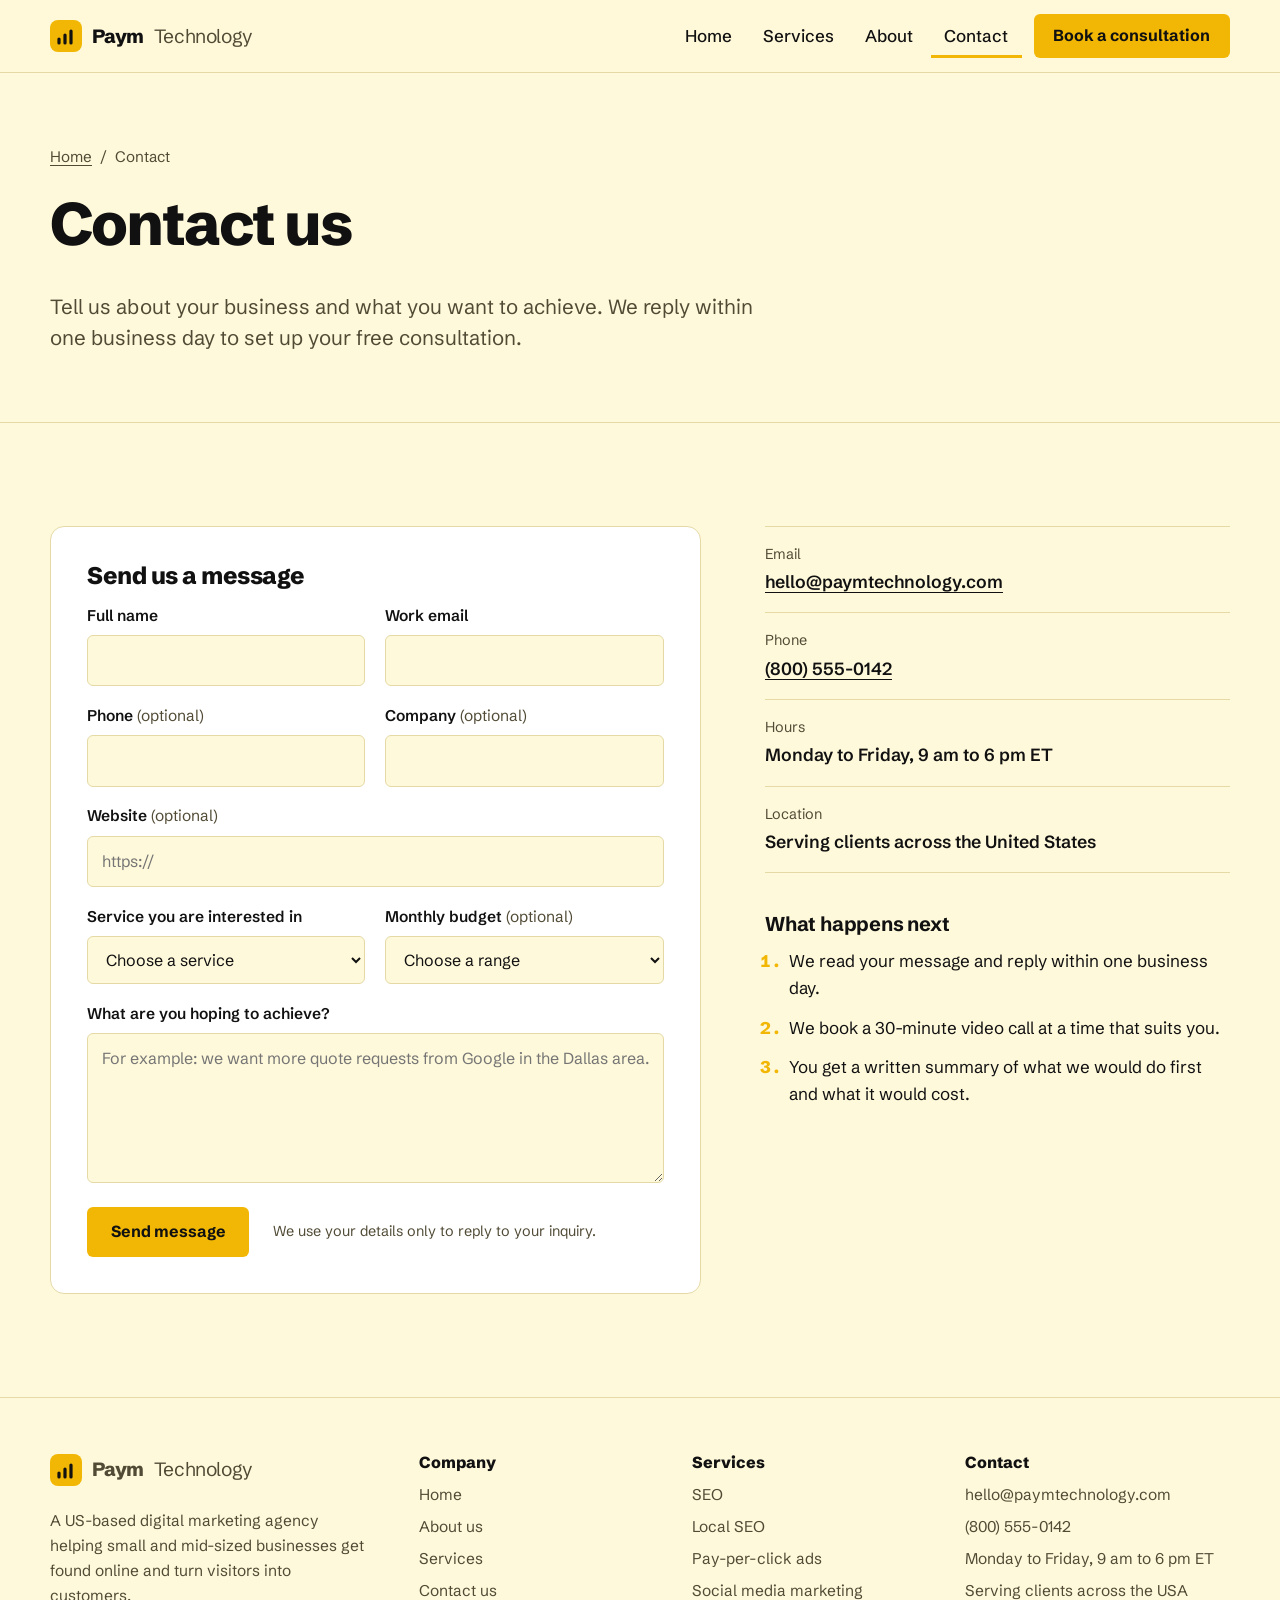
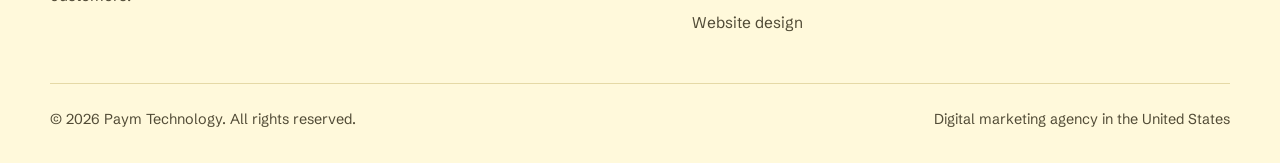
==== contact.html @ 2af335b2 "update" ====
<!doctype html>
<html lang="en-US">
<head>
<meta charset="utf-8">
<meta name="viewport" content="width=device-width, initial-scale=1">
<title>Contact Us | Book a Free Consultation | Paym Technology</title>
<meta name="description" content="Contact Paym Technology to book a free 30-minute digital marketing consultation. Email, call or send a message and we reply within one business day.">
<link rel="canonical" href="https://www.paymtechnology.com/contact.html">
<meta name="robots" content="index, follow, max-image-preview:large">
<meta property="og:type" content="website">
<meta property="og:site_name" content="Paym Technology">
<meta property="og:locale" content="en_US">
<meta property="og:title" content="Contact Us | Book a Free Consultation | Paym Technology">
<meta property="og:description" content="Contact Paym Technology to book a free 30-minute digital marketing consultation. Email, call or send a message and we reply within one business day.">
<meta property="og:url" content="https://www.paymtechnology.com/contact.html">
<meta property="og:image" content="https://www.paymtechnology.com/og-image.png">
<meta property="og:image:width" content="1200">
<meta property="og:image:height" content="630">
<meta name="twitter:card" content="summary_large_image">
<meta name="twitter:title" content="Contact Us | Book a Free Consultation | Paym Technology">
<meta name="twitter:description" content="Contact Paym Technology to book a free 30-minute digital marketing consultation. Email, call or send a message and we reply within one business day.">
<meta name="twitter:image" content="https://www.paymtechnology.com/og-image.png">
<meta name="theme-color" content="#FFF9DB" media="(prefers-color-scheme: light)">
<meta name="theme-color" content="#0B0B0B" media="(prefers-color-scheme: dark)">
<link rel="icon" href="favicon.svg" type="image/svg+xml">
<link rel="preconnect" href="https://fonts.googleapis.com">
<link rel="preconnect" href="https://fonts.gstatic.com" crossorigin>
<link rel="stylesheet" href="https://fonts.googleapis.com/css2?family=Schibsted+Grotesk:wght@400;500;600;700;800&display=swap">
<link rel="stylesheet" href="styles.css">
<script type="application/ld+json">
{
  "@context": "https://schema.org",
  "@graph": [
    {
      "@type": "Organization",
      "@id": "https://www.paymtechnology.com/#organization",
      "name": "Paym Technology",
      "url": "https://www.paymtechnology.com/",
      "logo": "https://www.paymtechnology.com/favicon.svg",
      "email": "hello@paymtechnology.com",
      "telephone": "+18005550142",
      "description": "US-based digital marketing agency offering SEO, local SEO, pay-per-click advertising, social media marketing, content marketing, email marketing, web design and analytics.",
      "areaServed": {
        "@type": "Country",
        "name": "United States"
      },
      "contactPoint": {
        "@type": "ContactPoint",
        "telephone": "+18005550142",
        "email": "hello@paymtechnology.com",
        "contactType": "sales",
        "areaServed": "US",
        "availableLanguage": "English"
      }
    },
    {
      "@type": "ContactPage",
      "@id": "https://www.paymtechnology.com/contact.html#webpage",
      "url": "https://www.paymtechnology.com/contact.html",
      "name": "Contact Paym Technology",
      "about": {
        "@id": "https://www.paymtechnology.com/#organization"
      },
      "isPartOf": {
        "@id": "https://www.paymtechnology.com/#website"
      }
    },
    {
      "@type": "BreadcrumbList",
      "itemListElement": [
        {
          "@type": "ListItem",
          "position": 1,
          "name": "Home",
          "item": "https://www.paymtechnology.com/"
        },
        {
          "@type": "ListItem",
          "position": 2,
          "name": "Contact",
          "item": "https://www.paymtechnology.com/contact.html"
        }
      ]
    }
  ]
}
</script>
</head>
<body>
<a class="skip-link" href="#main">Skip to content</a>
<header class="site-header">
  <div class="wrap header-inner">
    <a class="brand" href="index.html" aria-label="Paym Technology home"><svg class="brand-mark" width="32" height="32" viewBox="0 0 32 32" aria-hidden="true" focusable="false"><rect class="mark-bg" width="32" height="32" rx="8"/><path class="mark-bars" d="M9 23v-4M15 23v-8M21 23v-12" stroke-width="3.2" stroke-linecap="round" fill="none"/><circle class="mark-dot" cx="25" cy="8" r="2.6"/></svg>Paym <span>Technology</span></a>
    <button class="nav-toggle" type="button" aria-expanded="false" aria-controls="site-nav">
      <span class="nav-toggle-icon" aria-hidden="true"></span>Menu
    </button>
    <nav id="site-nav" class="site-nav" aria-label="Main">
      <ul class="nav-list">
        <li><a href="index.html">Home</a></li>
        <li><a href="services.html">Services</a></li>
        <li><a href="about.html">About</a></li>
        <li><a href="contact.html" aria-current="page">Contact</a></li>
        <li><a class="btn btn-primary" href="contact.html">Book a consultation</a></li>
      </ul>
    </nav>
  </div>
</header>
<main id="main">
<section class="page-hero">
  <div class="wrap">
    <nav class="breadcrumb" aria-label="Breadcrumb">
      <ol><li><a href="index.html">Home</a></li><li aria-current="page">Contact</li></ol>
    </nav>
    <h1>Contact us</h1>
    <p class="lead">Tell us about your business and what you want to achieve. We reply within one business day to set up your free consultation.</p>
  </div>
</section>

<section class="section">
  <div class="wrap contact-layout">
    <!-- Replace YOUR_FORM_ID with your Formspree form ID, or point action at your own form handler -->
    <form id="contact-form" class="form" action="https://formspree.io/f/YOUR_FORM_ID" method="POST" novalidate aria-labelledby="form-title">
      <h2 id="form-title">Send us a message</h2>
      <div class="form-grid">
        <div class="field">
          <label for="name">Full name</label>
          <input id="name" name="name" type="text" autocomplete="name" required aria-describedby="name-error">
          <span class="error" id="name-error"></span>
        </div>
        <div class="field">
          <label for="email">Work email</label>
          <input id="email" name="email" type="email" autocomplete="email" required aria-describedby="email-error">
          <span class="error" id="email-error"></span>
        </div>
        <div class="field">
          <label for="phone">Phone <span class="optional">(optional)</span></label>
          <input id="phone" name="phone" type="tel" autocomplete="tel" inputmode="tel" aria-describedby="phone-error">
          <span class="error" id="phone-error"></span>
        </div>
        <div class="field">
          <label for="company">Company <span class="optional">(optional)</span></label>
          <input id="company" name="company" type="text" autocomplete="organization">
        </div>
        <div class="field field-full">
          <label for="website">Website <span class="optional">(optional)</span></label>
          <input id="website" name="website" type="url" autocomplete="url" placeholder="https://">
        </div>
        <div class="field">
          <label for="service">Service you are interested in</label>
          <select id="service" name="service" required aria-describedby="service-error">
            <option value="">Choose a service</option>
                <option value="SEO">Search engine optimization (SEO)</option>
                <option value="Local SEO">Local SEO</option>
                <option value="PPC">Pay-per-click advertising (PPC)</option>
                <option value="Social media">Social media marketing</option>
                <option value="Content">Content marketing</option>
                <option value="Web design">Website design and development</option>
                <option value="Email">Email marketing</option>
                <option value="Analytics">Analytics and conversion optimization</option>
            <option value="Not sure">Not sure yet</option>
          </select>
          <span class="error" id="service-error"></span>
        </div>
        <div class="field">
          <label for="budget">Monthly budget <span class="optional">(optional)</span></label>
          <select id="budget" name="budget">
            <option value="">Choose a range</option>
            <option>Under $1,000</option>
            <option>$1,000 to $3,000</option>
            <option>$3,000 to $7,500</option>
            <option>$7,500 or more</option>
            <option>Not sure yet</option>
          </select>
        </div>
        <div class="field field-full">
          <label for="message">What are you hoping to achieve?</label>
          <textarea id="message" name="message" required aria-describedby="message-error" placeholder="For example: we want more quote requests from Google in the Dallas area."></textarea>
          <span class="error" id="message-error"></span>
        </div>
      </div>
      <div class="hp" aria-hidden="true">
        <label for="gotcha">Leave this field empty</label>
        <input id="gotcha" type="text" name="_gotcha" tabindex="-1" autocomplete="off">
      </div>
      <div class="form-footer">
        <button class="btn btn-primary" type="submit">Send message</button>
        <p>We use your details only to reply to your inquiry.</p>
      </div>
      <div id="form-status" class="form-status" role="status" aria-live="polite" tabindex="-1"></div>
    </form>

    <aside aria-labelledby="details-title">
      <h2 id="details-title" class="sr-only">Contact details</h2>
      <dl class="contact-details">
        <div><dt>Email</dt><dd><a href="mailto:hello@paymtechnology.com">hello@paymtechnology.com</a></dd></div>
        <div><dt>Phone</dt><dd><a href="tel:+18005550142">(800) 555-0142</a></dd></div>
        <div><dt>Hours</dt><dd>Monday to Friday, 9 am to 6 pm ET</dd></div>
        <div><dt>Location</dt><dd>Serving clients across the United States</dd></div>
      </dl>
      <h3>What happens next</h3>
      <ol class="next-steps">
        <li>We read your message and reply within one business day.</li>
        <li>We book a 30-minute video call at a time that suits you.</li>
        <li>You get a written summary of what we would do first and what it would cost.</li>
      </ol>
    </aside>
  </div>
</section>
</main>
<footer class="site-footer">
  <div class="wrap">
    <div class="footer-grid">
      <div>
        <a class="brand" href="index.html" aria-label="Paym Technology home"><svg class="brand-mark" width="32" height="32" viewBox="0 0 32 32" aria-hidden="true" focusable="false"><rect class="mark-bg" width="32" height="32" rx="8"/><path class="mark-bars" d="M9 23v-4M15 23v-8M21 23v-12" stroke-width="3.2" stroke-linecap="round" fill="none"/><circle class="mark-dot" cx="25" cy="8" r="2.6"/></svg>Paym <span>Technology</span></a>
        <p class="footer-about">A US-based digital marketing agency helping small and mid-sized businesses get found online and turn visitors into customers.</p>
      </div>
      <nav aria-label="Company">
        <h2>Company</h2>
        <ul>
          <li><a href="index.html">Home</a></li>
          <li><a href="about.html">About us</a></li>
          <li><a href="services.html">Services</a></li>
          <li><a href="contact.html">Contact us</a></li>
        </ul>
      </nav>
      <nav aria-label="Popular services">
        <h2>Services</h2>
        <ul>
          <li><a href="services.html#seo">SEO</a></li>
          <li><a href="services.html#local-seo">Local SEO</a></li>
          <li><a href="services.html#ppc">Pay-per-click ads</a></li>
          <li><a href="services.html#social">Social media marketing</a></li>
          <li><a href="services.html#web-design">Website design</a></li>
        </ul>
      </nav>
      <div>
        <h2>Contact</h2>
        <ul>
          <li><a href="mailto:hello@paymtechnology.com">hello@paymtechnology.com</a></li>
          <li><a href="tel:+18005550142">(800) 555-0142</a></li>
          <li>Monday to Friday, 9 am to 6 pm ET</li>
          <li>Serving clients across the USA</li>
        </ul>
      </div>
    </div>
    <div class="footer-bottom">
      <p>&copy; <span data-year>2026</span> Paym Technology. All rights reserved.</p>
      <p>Digital marketing agency in the United States</p>
    </div>
  </div>
</footer>
<script src="main.js" defer></script>
</body>
</html>
---- styles.css ----
/* Paym Technology - shared styles */

:root {
  --bg: #FFF9DB;
  --surface: #FFFFFF;
  --ink: #111111;
  --muted: #514B36;
  --line: #E5D9A6;
  --cobalt: #F2B705;
  --cobalt-hover: #DCA600;
  --cobalt-ink: #111111;
  --marigold: #F2B705;
  --marigold-hover: #DCA600;
  --band-bg: #111111;
  --band-ink: #FFF9DB;
  --band-muted: #D6CFAF;
  --error: #B42318;
  --ok: #17663F;
  --ok-bg: #E6F4EC;
  --error-bg: #FDECEA;
  --font: "Schibsted Grotesk", system-ui, -apple-system, "Segoe UI", Roboto, sans-serif;
  --max: 1180px;
  --header-h: 72px;
  color-scheme: light;
}

@media (prefers-color-scheme: dark) {
  :root {
    --bg: #0B0B0B;
    --surface: #181818;
    --ink: #F5F5F5;
    --muted: #B8B8B8;
    --line: #383838;
    --cobalt: #FFD22F;
    --cobalt-hover: #FFE06A;
    --cobalt-ink: #111111;
    --marigold: #FFD22F;
    --marigold-hover: #FFE06A;
    --band-bg: #000000;
    --band-ink: #F5F5F5;
    --band-muted: #B8B8B8;
    --error: #FF8F85;
    --ok: #7EDBA6;
    --ok-bg: #11301F;
    --error-bg: #3A1614;
    color-scheme: dark;
  }
}

/* Base */
*, *::before, *::after { box-sizing: border-box; }
html { -webkit-text-size-adjust: 100%; scroll-behavior: smooth; }
body {
  margin: 0;
  font-family: var(--font);
  font-size: 1.0625rem;
  line-height: 1.6;
  color: var(--ink);
  background: var(--bg);
  -webkit-font-smoothing: antialiased;
}
img, svg { max-width: 100%; display: block; }
a { color: var(--ink); text-underline-offset: .2em; }
a:hover { color: var(--muted); }
:focus-visible { outline: 3px solid var(--cobalt); outline-offset: 3px; border-radius: 4px; }

h1, h2, h3 { margin: 0 0 .6em; font-weight: 800; line-height: 1.1; letter-spacing: -.02em; text-wrap: balance; }
h1 { font-size: clamp(2.4rem, 5.6vw, 4.4rem); line-height: 1.02; letter-spacing: -.035em; }
h2 { font-size: clamp(1.75rem, 3.4vw, 2.6rem); }
h3 { font-size: 1.25rem; font-weight: 700; letter-spacing: -.01em; }
p { margin: 0 0 1em; max-width: 68ch; }
.lead { font-size: clamp(1.125rem, 1.6vw, 1.3rem); line-height: 1.55; color: var(--muted); max-width: 56ch; }

.wrap { width: min(100% - 2.5rem, var(--max)); margin-inline: auto; }
.sr-only {
  position: absolute; width: 1px; height: 1px; padding: 0; margin: -1px;
  overflow: hidden; clip: rect(0 0 0 0); white-space: nowrap; border: 0;
}
.skip-link {
  position: absolute; left: 1rem; top: -100px; z-index: 100;
  background: var(--cobalt); color: var(--cobalt-ink);
  padding: .6rem 1rem; border-radius: 6px; font-weight: 700; text-decoration: none;
}
.skip-link:focus { top: 1rem; color: var(--cobalt-ink); }

/* Buttons */
.btn {
  display: inline-flex; align-items: center; justify-content: center;
  padding: .85rem 1.35rem; border: 2px solid transparent; border-radius: 6px;
  font-family: inherit; font-size: 1rem; font-weight: 700; line-height: 1.2;
  text-decoration: none; cursor: pointer;
  transition: background-color .15s, color .15s, border-color .15s;
}
.btn-primary { background: var(--cobalt); color: var(--cobalt-ink); }
.btn-primary:hover { background: var(--cobalt-hover); color: var(--cobalt-ink); }
.btn-secondary { background: transparent; color: var(--ink); border-color: var(--ink); }
.btn-secondary:hover { background: var(--ink); color: var(--bg); }
.btn[disabled] { opacity: .6; cursor: progress; }

/* Header */
.site-header {
  position: sticky; top: 0; z-index: 50;
  background: color-mix(in srgb, var(--bg) 90%, transparent);
  backdrop-filter: saturate(1.4) blur(10px);
  -webkit-backdrop-filter: saturate(1.4) blur(10px);
  border-bottom: 1px solid var(--line);
}
.header-inner { display: flex; align-items: center; justify-content: space-between; gap: 1rem; min-height: var(--header-h); }
.brand {
  display: inline-flex; align-items: center; gap: .6rem;
  color: var(--ink); text-decoration: none;
  font-size: 1.2rem; font-weight: 800; letter-spacing: -.02em;
}
.brand:hover { color: var(--ink); }
.brand span { font-weight: 400; color: var(--muted); }
.mark-bg { fill: var(--cobalt); }
.mark-bars { stroke: var(--cobalt-ink); }
.mark-dot { fill: var(--marigold); }

.nav-list { display: flex; align-items: center; gap: .25rem; margin: 0; padding: 0; list-style: none; }
.nav-list a:not(.btn) {
  display: block; padding: .5rem .85rem; border-radius: 6px;
  color: var(--ink); text-decoration: none; font-weight: 500;
}
.nav-list a:not(.btn):hover { background: var(--surface); }
.nav-list a:not(.btn)[aria-current="page"] { box-shadow: inset 0 -3px 0 var(--marigold); border-radius: 0; }
.nav-list .btn { margin-left: .5rem; padding: .65rem 1.1rem; }

.nav-toggle {
  display: none; align-items: center; gap: .55rem;
  padding: .5rem .85rem; border: 1.5px solid var(--line); border-radius: 6px;
  background: transparent; color: var(--ink);
  font: inherit; font-weight: 600; cursor: pointer;
}
.nav-toggle-icon { position: relative; width: 18px; height: 12px; border-block: 2px solid currentColor; }
.nav-toggle-icon::after { content: ""; position: absolute; left: 0; right: 0; top: 3px; border-top: 2px solid currentColor; }

@media (max-width: 860px) {
  .nav-toggle { display: inline-flex; }
  .site-nav {
    display: none; position: absolute; top: 100%; left: 0; right: 0;
    background: var(--bg); border-bottom: 1px solid var(--line);
  }
  .site-nav.is-open { display: block; }
  .nav-list { flex-direction: column; align-items: stretch; padding: .75rem 1.25rem 1.5rem; }
  .nav-list a:not(.btn) { padding: .85rem .5rem; font-size: 1.1rem; }
  .nav-list a:not(.btn)[aria-current="page"] { box-shadow: inset 3px 0 0 var(--marigold); padding-left: 1rem; }
  .nav-list .btn { margin: .75rem 0 0; width: 100%; }
}

/* Sections */
.section { padding: clamp(3.5rem, 8vw, 6.5rem) 0; }
.section-alt { background: var(--surface); border-block: 1px solid var(--line); }
.section-head { display: grid; grid-template-columns: 1fr 1.2fr; gap: 1rem 3rem; align-items: end; margin-bottom: 2.5rem; }
.section-head h2 { margin: 0; }
.section-head p { margin: 0; color: var(--muted); }
.split { display: grid; grid-template-columns: 1fr 1.3fr; gap: clamp(2rem, 5vw, 5rem); align-items: start; }
.muted { color: var(--muted); }
@media (max-width: 860px) {
  .section-head, .split { grid-template-columns: 1fr; }
}

/* Home hero */
.hero { padding: clamp(3rem, 7vw, 6rem) 0 clamp(3rem, 6vw, 5rem); }
.hero-grid { display: grid; grid-template-columns: 1.05fr .95fr; gap: clamp(2rem, 5vw, 4rem); align-items: center; }
.hero h1 { max-width: 14ch; }
.hero-actions { display: flex; flex-wrap: wrap; gap: .75rem; margin-top: 1.75rem; }
.hero-note { margin: 1.25rem 0 0; font-size: .95rem; color: var(--muted); }
@media (max-width: 920px) { .hero-grid { grid-template-columns: 1fr; } }

.plan-chart { margin: 0; padding: 1.25rem 1.25rem 1rem; background: var(--surface); border: 1px solid var(--line); border-radius: 14px; }
.plan-chart figcaption { margin-top: .5rem; font-size: .9rem; color: var(--muted); }
.chart-grid { stroke: var(--line); stroke-width: 1; }
.chart-area { fill: var(--cobalt); opacity: .08; }
.chart-line {
  fill: none; stroke: var(--cobalt); stroke-width: 4; stroke-linecap: round;
  stroke-dasharray: 1000; stroke-dashoffset: 1000;
  animation: draw 1.8s .3s cubic-bezier(.6, .1, .2, 1) forwards;
}
.chart-dot { fill: var(--marigold); stroke: var(--surface); stroke-width: 3; opacity: 0; animation: reveal .35s forwards; }
.chart-tag { opacity: 0; animation: reveal .35s forwards; }
.chart-label { fill: var(--ink); font: 700 14px var(--font); }
.chart-sub { fill: var(--muted); font: 400 12.5px var(--font); }
.chart-axis { fill: var(--muted); font: 500 12px var(--font); }
.d1 { animation-delay: .5s; } .d2 { animation-delay: 1s; } .d3 { animation-delay: 1.45s; } .d4 { animation-delay: 1.9s; }
@keyframes draw { to { stroke-dashoffset: 0; } }
@keyframes reveal { to { opacity: 1; } }

/* Service rows (home) */
.service-rows { margin: 0; padding: 0; list-style: none; border-top: 1px solid var(--line); }
.service-row {
  display: grid; grid-template-columns: minmax(0, 1fr) minmax(0, 1.6fr) auto;
  gap: 1.5rem; align-items: baseline; padding: 1.5rem 0; border-bottom: 1px solid var(--line);
}
.service-row h3 { margin: 0; }
.service-row p { margin: 0; color: var(--muted); }
.service-row a { font-weight: 600; white-space: nowrap; }
@media (max-width: 860px) { .service-row { grid-template-columns: 1fr; gap: .4rem; } }

/* Numbered steps (real sequences only) */
.steps { display: grid; grid-template-columns: repeat(4, 1fr); gap: 2rem; margin: 0; padding: 0; list-style: none; counter-reset: step; }
.steps li { counter-increment: step; padding-top: 1.25rem; border-top: 3px solid var(--ink); }
.steps li::before {
  content: counter(step); display: block; margin-bottom: .75rem;
  font-size: 2.5rem; font-weight: 800; line-height: 1; letter-spacing: -.03em; color: var(--cobalt);
}
.steps h3 { margin-bottom: .4rem; }
.steps p { margin: 0; font-size: 1rem; color: var(--muted); }
.steps-3 { grid-template-columns: repeat(3, 1fr); }
@media (max-width: 920px) { .steps { grid-template-columns: repeat(2, 1fr); } }
@media (max-width: 560px) { .steps { grid-template-columns: 1fr; } }

/* Lists */
.industry-list { display: grid; grid-template-columns: repeat(2, 1fr); gap: 0 2rem; margin: 1.5rem 0 0; padding: 0; list-style: none; }
.industry-list li { padding: .8rem 0; border-bottom: 1px solid var(--line); font-weight: 600; }
@media (max-width: 480px) { .industry-list { grid-template-columns: 1fr; } }

/* FAQ */
.faq { border-top: 1px solid var(--line); }
.faq details { border-bottom: 1px solid var(--line); }
.faq summary {
  position: relative; padding: 1.25rem 2.5rem 1.25rem 0; cursor: pointer; list-style: none;
  font-size: 1.125rem; font-weight: 700;
}
.faq summary::-webkit-details-marker { display: none; }
.faq summary::after {
  content: "+"; position: absolute; right: .25rem; top: 50%; transform: translateY(-50%);
  font-size: 1.6rem; font-weight: 400; color: var(--cobalt); transition: transform .2s;
}
.faq details[open] summary::after { transform: translateY(-50%) rotate(45deg); }
.faq details p { margin: 0; padding-bottom: 1.25rem; color: var(--muted); }

/* CTA band */
.cta-band { padding: clamp(3rem, 7vw, 5rem) 0; background: var(--band-bg); color: var(--band-ink); }
.cta-inner { display: flex; flex-wrap: wrap; align-items: center; justify-content: space-between; gap: 2rem; }
.cta-band h2 { max-width: 22ch; margin: 0 0 .5rem; }
.cta-band p { margin: 0; color: var(--band-muted); }
.cta-band .btn-primary { background: var(--marigold); color: var(--cobalt-ink); }
.cta-band .btn-primary:hover { background: var(--marigold-hover); color: var(--cobalt-ink); }
@media (prefers-color-scheme: dark) { .cta-band { border-block: 1px solid var(--line); } }

/* Inner page header */
.page-hero { padding: clamp(2.5rem, 6vw, 4.5rem) 0 clamp(2rem, 4vw, 3rem); border-bottom: 1px solid var(--line); }
.page-hero h1 { font-size: clamp(2.2rem, 5vw, 3.75rem); max-width: 18ch; }
.breadcrumb ol { display: flex; flex-wrap: wrap; gap: .5rem; margin: 0 0 1.5rem; padding: 0; list-style: none; font-size: .95rem; color: var(--muted); }
.breadcrumb li + li::before { content: "/"; margin-right: .5rem; }
.breadcrumb a { color: var(--muted); }

/* Services page */
.service-layout { display: grid; grid-template-columns: 240px 1fr; gap: clamp(2rem, 5vw, 4.5rem); align-items: start; }
.service-index { position: sticky; top: calc(var(--header-h) + 24px); }
.service-index h2 { margin-bottom: .75rem; font-size: 1rem; letter-spacing: 0; }
.service-index ul { margin: 0; padding: 0; list-style: none; border-left: 2px solid var(--line); }
.service-index a {
  display: block; margin-left: -2px; padding: .4rem 0 .4rem 1rem;
  border-left: 2px solid transparent; color: var(--muted); text-decoration: none; font-size: .97rem;
}
.service-index a:hover, .service-index a.is-active { color: var(--ink); border-left-color: var(--cobalt); }
.service-block { margin-bottom: 3rem; padding-bottom: 3rem; border-bottom: 1px solid var(--line); scroll-margin-top: calc(var(--header-h) + 24px); }
.service-block:last-child { margin-bottom: 0; padding-bottom: 0; border-bottom: 0; }
.service-block h2 { font-size: clamp(1.6rem, 2.8vw, 2.1rem); }
.service-block h3 { margin: 1.5rem 0 .25rem; font-size: 1.05rem; }
.includes { display: grid; grid-template-columns: 1fr 1fr; gap: .55rem 2rem; margin: .75rem 0 1.5rem; padding: 0; list-style: none; }
.includes li { position: relative; padding-left: 1.4rem; }
.includes li::before { content: ""; position: absolute; left: 0; top: .6em; width: .55rem; height: .55rem; border-radius: 2px; background: var(--marigold); }
.fit { max-width: none; margin: 0; padding: 1rem 1.25rem; background: var(--surface); border-left: 3px solid var(--cobalt); }
@media (max-width: 920px) {
  .service-layout { grid-template-columns: 1fr; }
  .service-index { position: static; }
  .service-index ul { display: flex; flex-wrap: wrap; gap: .5rem; border: 0; }
  .service-index a { margin: 0; padding: .4rem .9rem; border: 1px solid var(--line); border-radius: 999px; }
  .service-index a:hover { border-color: var(--cobalt); }
}
@media (max-width: 560px) { .includes { grid-template-columns: 1fr; } }

.options { display: grid; grid-template-columns: repeat(3, 1fr); gap: 2rem; }
.option { padding-top: 1.25rem; border-top: 3px solid var(--cobalt); }
.option p { color: var(--muted); }
@media (max-width: 860px) { .options { grid-template-columns: 1fr; } }

/* About page */
.principles { display: grid; grid-template-columns: repeat(2, 1fr); gap: 2.5rem 3rem; }
.principle { padding-top: 1.25rem; border-top: 1px solid var(--line); }
.principle p { margin: 0; color: var(--muted); }
@media (max-width: 720px) { .principles { grid-template-columns: 1fr; } }

/* Contact page */
.contact-layout { display: grid; grid-template-columns: 1.4fr 1fr; gap: clamp(2rem, 5vw, 4.5rem); align-items: start; }
.form { position: relative; padding: clamp(1.25rem, 3vw, 2.25rem); background: var(--surface); border: 1px solid var(--line); border-radius: 14px; }
.form h2 { font-size: 1.5rem; }
.form-grid { display: grid; grid-template-columns: 1fr 1fr; gap: 1.1rem 1.25rem; }
.field { display: flex; flex-direction: column; gap: .4rem; }
.field-full { grid-column: 1 / -1; }
.field label { font-size: .97rem; font-weight: 600; }
.field .optional { font-weight: 400; color: var(--muted); }
.field input, .field select, .field textarea {
  width: 100%; padding: .75rem .85rem;
  font: inherit; font-size: 1rem; color: var(--ink);
  background: var(--bg); border: 1.5px solid var(--line); border-radius: 6px;
}
.field textarea { min-height: 150px; resize: vertical; }
.field input:focus, .field select:focus, .field textarea:focus {
  outline: none; border-color: var(--cobalt);
  box-shadow: 0 0 0 3px color-mix(in srgb, var(--cobalt) 28%, transparent);
}
.field [aria-invalid="true"] { border-color: var(--error); }
.error { font-size: .9rem; color: var(--error); }
.error:empty { display: none; }
.form-footer { display: flex; flex-wrap: wrap; align-items: center; gap: 1rem 1.5rem; margin-top: 1.5rem; }
.form-footer p { margin: 0; font-size: .9rem; color: var(--muted); }
.form-status { display: none; margin-top: 1.25rem; padding: .9rem 1rem; border-radius: 6px; font-weight: 600; }
.form-status.is-success { display: block; background: var(--ok-bg); color: var(--ok); }
.form-status.is-error { display: block; background: var(--error-bg); color: var(--error); }
.hp { position: absolute; left: -9999px; width: 1px; height: 1px; overflow: hidden; }
@media (max-width: 920px) { .contact-layout { grid-template-columns: 1fr; } }
@media (max-width: 560px) { .form-grid { grid-template-columns: 1fr; } }

.contact-details { margin: 0 0 2.5rem; }
.contact-details div { padding: 1rem 0; border-bottom: 1px solid var(--line); }
.contact-details div:first-child { border-top: 1px solid var(--line); }
.contact-details dt { font-size: .9rem; color: var(--muted); }
.contact-details dd { margin: .15rem 0 0; font-size: 1.1rem; font-weight: 600; }
.contact-details a { color: var(--ink); }
.next-steps { margin: 0; padding-left: 1.25rem; }
.next-steps li { margin-bottom: .75rem; padding-left: .25rem; }
.next-steps li::marker { font-weight: 800; color: var(--cobalt); }

/* 404 */
.not-found { padding: clamp(4rem, 12vw, 9rem) 0; }

/* Footer */
.site-footer { padding: 3.5rem 0 2rem; border-top: 1px solid var(--line); font-size: .97rem; }
.footer-grid { display: grid; grid-template-columns: 1.4fr 1fr 1fr 1.1fr; gap: 2rem; }
.footer-grid h2 { margin-bottom: .75rem; font-size: 1rem; letter-spacing: 0; }
.footer-grid ul { margin: 0; padding: 0; list-style: none; }
.footer-grid li { margin-bottom: .45rem; color: var(--muted); }
.footer-grid a { color: var(--muted); text-decoration: none; }
.footer-grid a:hover { color: var(--ink); text-decoration: underline; }
.footer-about { margin-top: 1rem; color: var(--muted); max-width: 36ch; }
.footer-bottom {
  display: flex; flex-wrap: wrap; justify-content: space-between; gap: .5rem 1rem;
  margin-top: 2.5rem; padding-top: 1.5rem; border-top: 1px solid var(--line);
  font-size: .9rem; color: var(--muted);
}
.footer-bottom p { margin: 0; }
@media (max-width: 860px) { .footer-grid { grid-template-columns: 1fr 1fr; } }
@media (max-width: 480px) { .footer-grid { grid-template-columns: 1fr; } }

/* Motion preferences */
@media (prefers-reduced-motion: reduce) {
  html { scroll-behavior: auto; }
  .chart-line { animation: none; stroke-dashoffset: 0; }
  .chart-dot, .chart-tag { animation: none; opacity: 1; }
  .btn, .faq summary::after { transition: none; }
}
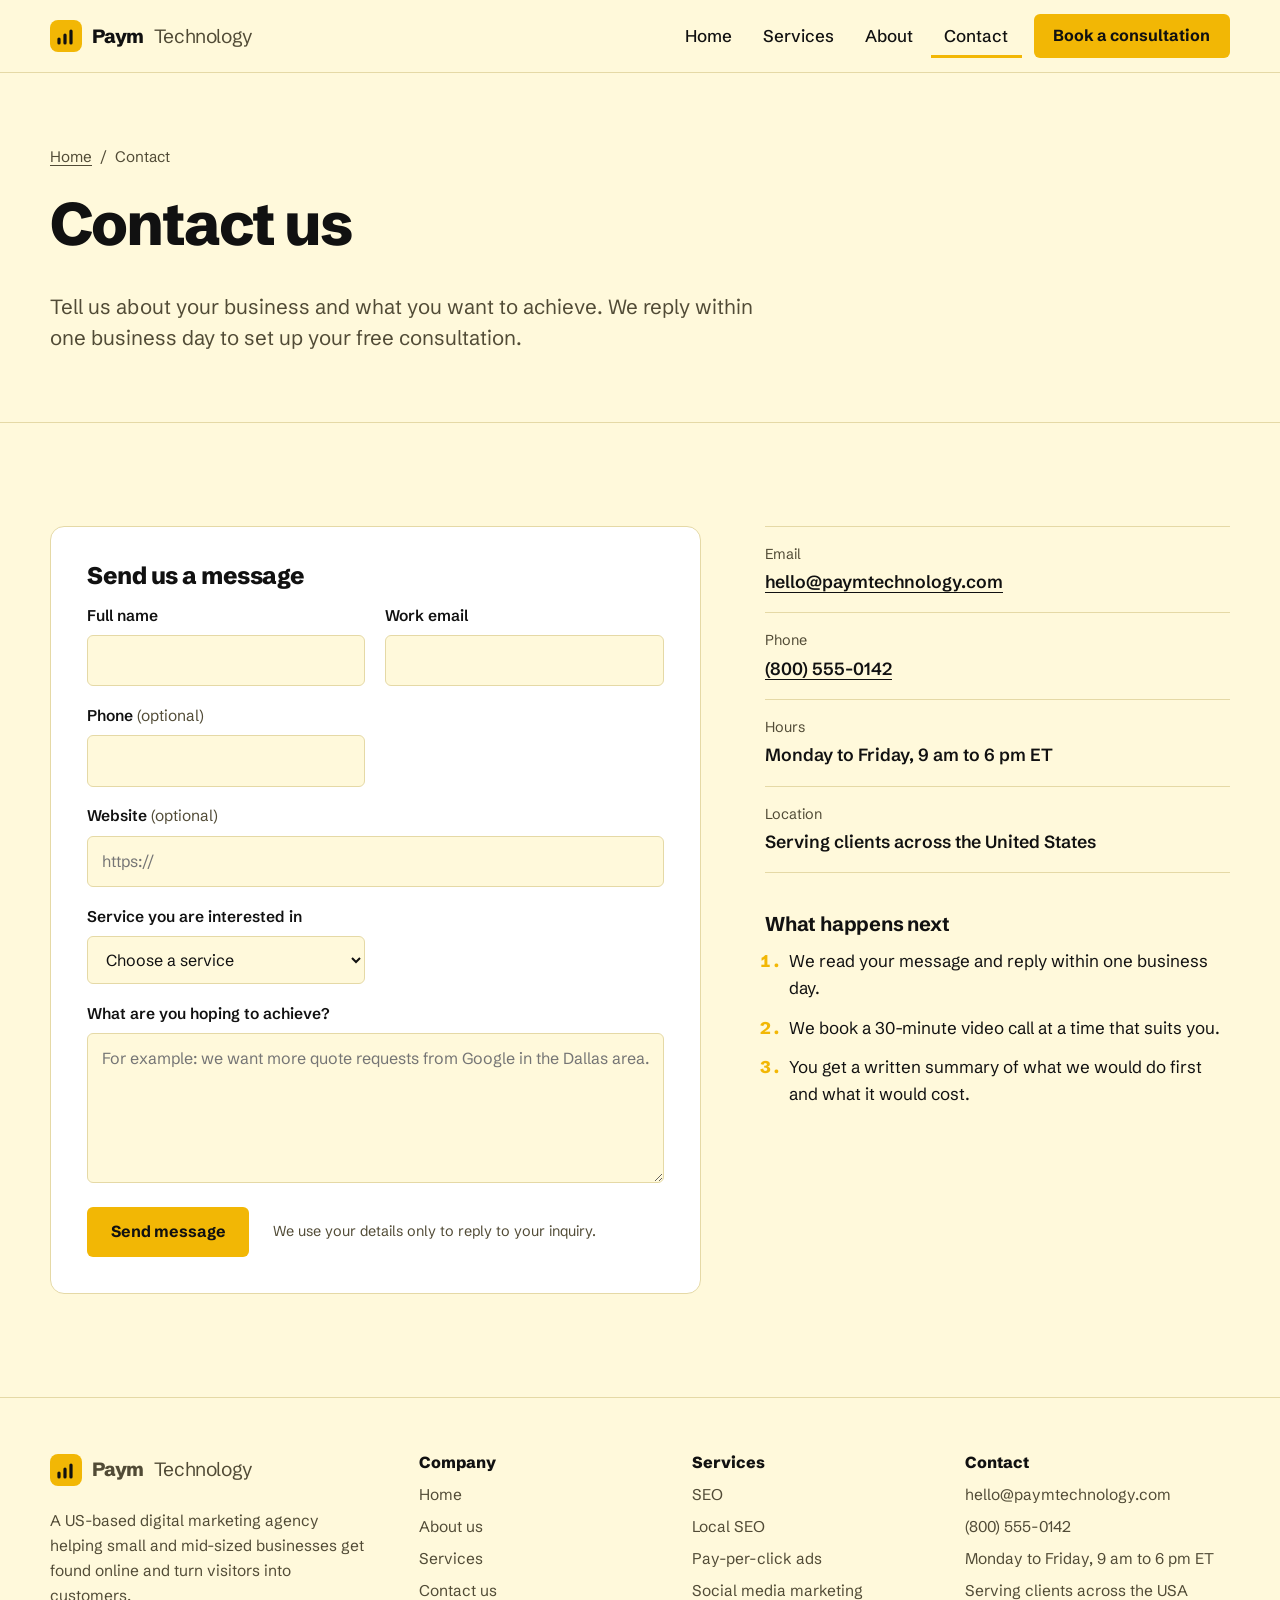
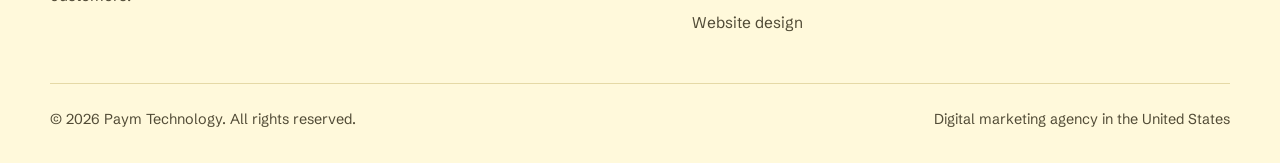
==== commit f295c6b8: "update" ====
--- a/contact.html
+++ b/contact.html
@@ -137,10 +137,7 @@
           <input id="phone" name="phone" type="tel" autocomplete="tel" inputmode="tel" aria-describedby="phone-error">
           <span class="error" id="phone-error"></span>
         </div>
-        <div class="field">
-          <label for="company">Company <span class="optional">(optional)</span></label>
-          <input id="company" name="company" type="text" autocomplete="organization">
-        </div>
+       
         <div class="field field-full">
           <label for="website">Website <span class="optional">(optional)</span></label>
           <input id="website" name="website" type="url" autocomplete="url" placeholder="https://">
@@ -161,17 +158,7 @@
           </select>
           <span class="error" id="service-error"></span>
         </div>
-        <div class="field">
-          <label for="budget">Monthly budget <span class="optional">(optional)</span></label>
-          <select id="budget" name="budget">
-            <option value="">Choose a range</option>
-            <option>Under $1,000</option>
-            <option>$1,000 to $3,000</option>
-            <option>$3,000 to $7,500</option>
-            <option>$7,500 or more</option>
-            <option>Not sure yet</option>
-          </select>
-        </div>
+      
         <div class="field field-full">
           <label for="message">What are you hoping to achieve?</label>
           <textarea id="message" name="message" required aria-describedby="message-error" placeholder="For example: we want more quote requests from Google in the Dallas area."></textarea>
